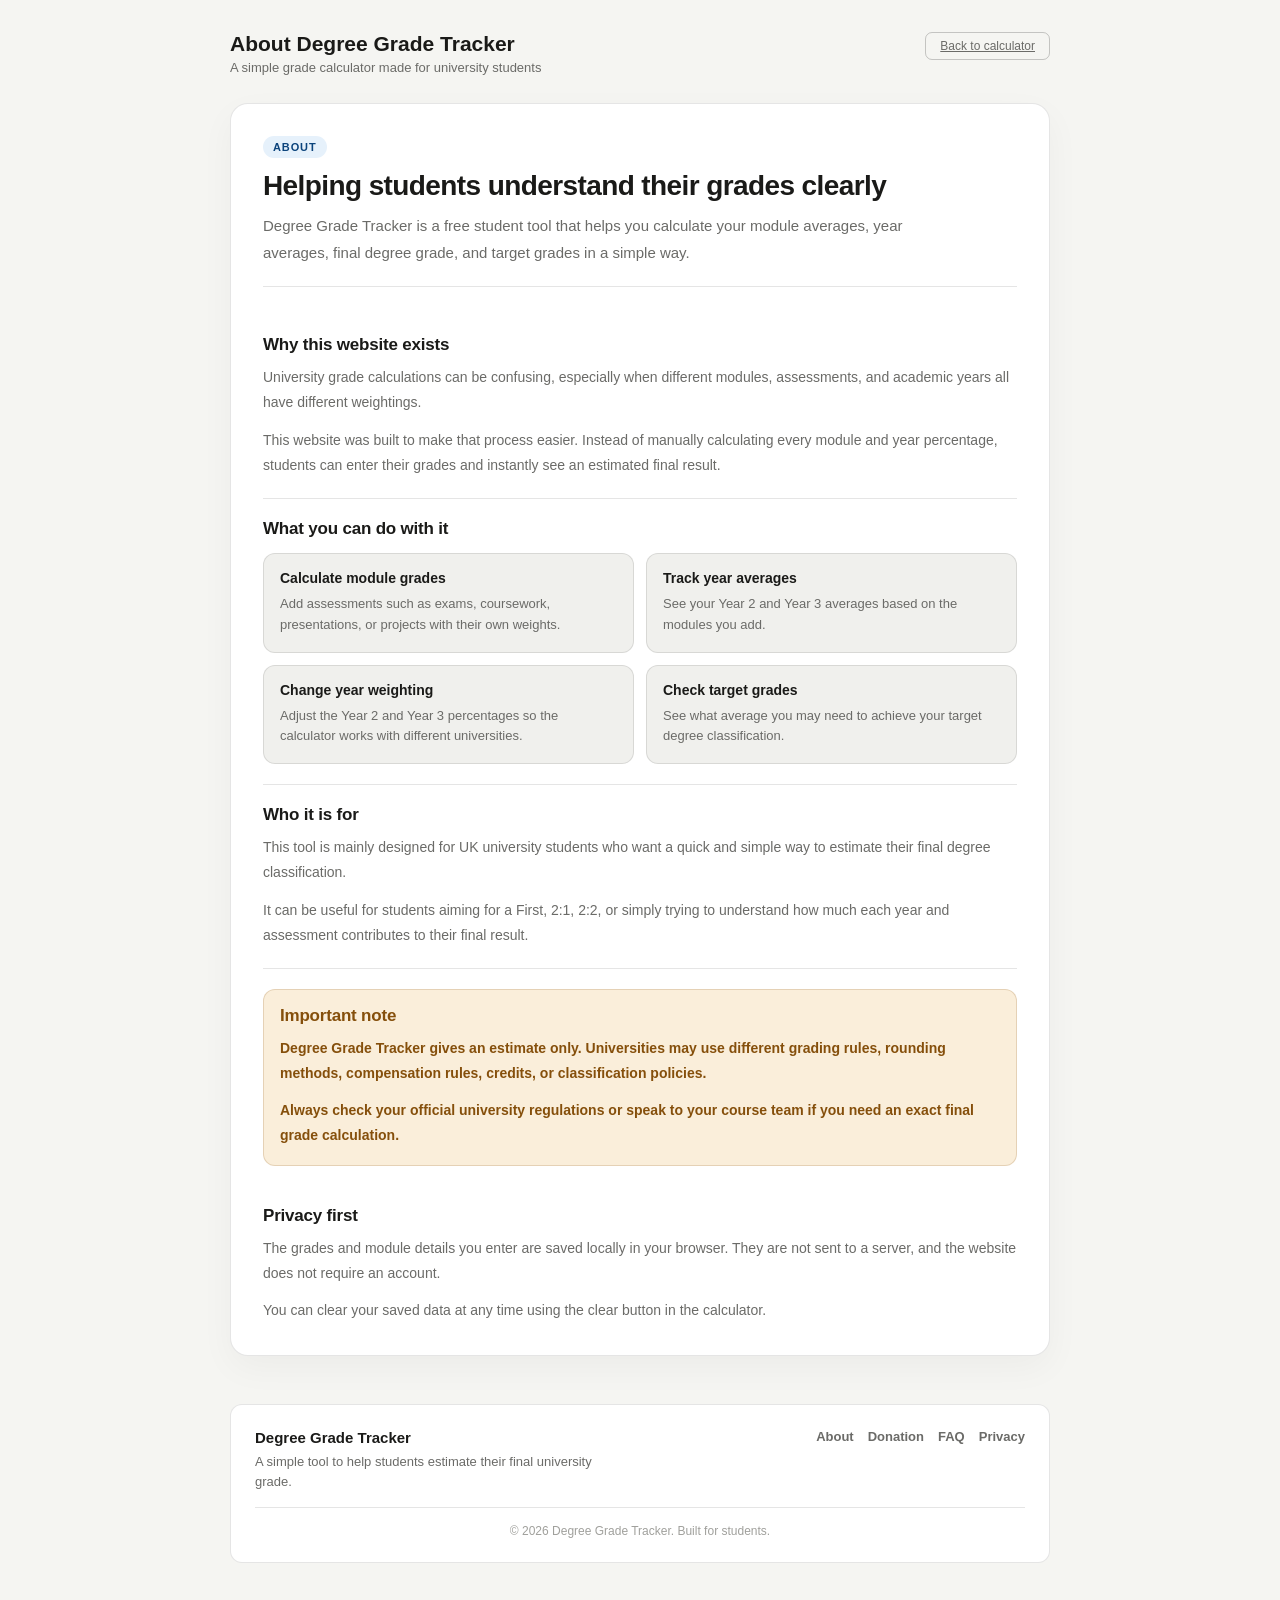
==== pages/about.html @ 599f2890 "Add FAQ page" ====
<!DOCTYPE html>
<html lang="en">
<head>
  <meta charset="UTF-8" />
  <meta name="viewport" content="width=device-width, initial-scale=1.0" />

  <title>About | Degree Grade Tracker</title>

  <link rel="icon" type="image/png" sizes="1000x1000" href="../logo.png">
  <link rel="apple-touch-icon" sizes="180x180" href="../logo.png">
  <link rel="stylesheet" href="../style.css">
</head>

<body class="about-page">
  <div class="container">
    <div class="top-bar">
      <div class="top-bar-left">
        <h1>About Degree Grade Tracker</h1>
        <p class="subtitle">A simple grade calculator made for university students</p>
      </div>

      <div class="save-bar">
        <a class="btn" href="../index.html">Back to calculator</a>
      </div>
    </div>

    <main class="about-card">
      <section class="about-hero">
        <span class="about-label">About</span>
        <h2 class="about-heading">Helping students understand their grades clearly</h2>
        <p class="about-intro">
          Degree Grade Tracker is a free student tool that helps you calculate your module averages,
          year averages, final degree grade, and target grades in a simple way.
        </p>
      </section>

      <section class="about-section">
        <h3>Why this website exists</h3>
        <p>
          University grade calculations can be confusing, especially when different modules,
          assessments, and academic years all have different weightings.
        </p>

        <p>
          This website was built to make that process easier. Instead of manually calculating
          every module and year percentage, students can enter their grades and instantly see
          an estimated final result.
        </p>
      </section>

      <section class="about-section">
        <h3>What you can do with it</h3>

        <div class="about-grid">
          <div class="about-feature">
            <h4>Calculate module grades</h4>
            <p>Add assessments such as exams, coursework, presentations, or projects with their own weights.</p>
          </div>

          <div class="about-feature">
            <h4>Track year averages</h4>
            <p>See your Year 2 and Year 3 averages based on the modules you add.</p>
          </div>

          <div class="about-feature">
            <h4>Change year weighting</h4>
            <p>Adjust the Year 2 and Year 3 percentages so the calculator works with different universities.</p>
          </div>

          <div class="about-feature">
            <h4>Check target grades</h4>
            <p>See what average you may need to achieve your target degree classification.</p>
          </div>
        </div>
      </section>

      <section class="about-section">
        <h3>Who it is for</h3>
        <p>
          This tool is mainly designed for UK university students who want a quick and simple way
          to estimate their final degree classification.
        </p>

        <p>
          It can be useful for students aiming for a First, 2:1, 2:2, or simply trying to understand
          how much each year and assessment contributes to their final result.
        </p>
      </section>

      <section class="about-section about-highlight">
        <h3>Important note</h3>
        <p>
          Degree Grade Tracker gives an estimate only. Universities may use different grading rules,
          rounding methods, compensation rules, credits, or classification policies.
        </p>

        <p>
          Always check your official university regulations or speak to your course team if you need
          an exact final grade calculation.
        </p>
      </section>

      <section class="about-section">
        <h3>Privacy first</h3>
        <p>
          The grades and module details you enter are saved locally in your browser. They are not sent
          to a server, and the website does not require an account.
        </p>

        <p>
          You can clear your saved data at any time using the clear button in the calculator.
        </p>
      </section>
    </main>

    <footer class="site-footer">
      <div class="footer-content">
        <div class="footer-brand">
          <h2>Degree Grade Tracker</h2>
          <p>A simple tool to help students estimate their final university grade.</p>
        </div>

        <nav class="footer-links" aria-label="Footer navigation">
          <a href="about.html" class="footer-link-active">About</a>
          <a href="donation.html">Donation</a>
          <a href="faq.html">FAQ</a>
          <a href="privacy.html">Privacy</a>
        </nav>
      </div>

      <div class="footer-bottom">
        <p>© 2026 Degree Grade Tracker. Built for students.</p>
      </div>
    </footer>
  </div>
  <script src="../script.js" defer></script>
</body>
</html>
---- style.css ----
*, *::before, *::after {
  box-sizing: border-box;
  margin: 0;
  padding: 0;
}

:root {
  --bg: #f5f5f2;
  --surface: #ffffff;
  --surface2: #f0f0ed;
  --border: rgba(0,0,0,0.1);
  --border2: rgba(0,0,0,0.2);
  --text: #1a1a18;
  --text2: #6b6b68;
  --text3: #a0a09c;
  --green: #27500a;
  --green-bg: #eaf3de;
  --blue: #0c447c;
  --blue-bg: #e6f1fb;
  --amber: #854f0b;
  --amber-bg: #faeeda;
  --red: #a32d2d;
  --red-bg: #fcebeb;
  --radius: 12px;
  --radius-sm: 7px;
}

@media (prefers-color-scheme: dark) {
  :root {
    --bg: #161614;
    --surface: #222220;
    --surface2: #2a2a27;
    --border: rgba(255,255,255,0.09);
    --border2: rgba(255,255,255,0.18);
    --text: #f0f0ec;
    --text2: #9a9a96;
    --text3: #606060;
    --green: #c0dd97;
    --green-bg: #1a3408;
    --blue: #b5d4f4;
    --blue-bg: #062240;
    --amber: #fac775;
    --amber-bg: #3a2005;
    --red: #f7c1c1;
    --red-bg: #3d1212;
  }
}

body {
  font-family: -apple-system, BlinkMacSystemFont, "Segoe UI", sans-serif;
  background: var(--bg);
  color: var(--text);
  min-height: 100vh;
  padding: 2rem 1rem 4rem;
}

.container {
  max-width: 700px;
  margin: 0 auto;
}

.top-bar {
  display: flex;
  align-items: flex-start;
  justify-content: space-between;
  margin-bottom: 1.75rem;
  gap: 12px;
}

.top-bar-left h1 {
  font-size: 21px;
  font-weight: 700;
}

.subtitle {
  font-size: 13px;
  color: var(--text2);
  margin-top: 4px;
}

.save-bar {
  display: flex;
  align-items: center;
  gap: 8px;
}

.save-status {
  font-size: 11px;
  color: var(--text3);
  white-space: nowrap;
}

.save-status.saved {
  color: var(--green);
}

.save-status.saving {
  color: var(--amber);
}

.btn {
  background: transparent;
  border: 1px solid var(--border2);
  border-radius: var(--radius-sm);
  padding: 6px 14px;
  font-size: 12px;
  color: var(--text2);
  cursor: pointer;
  font-family: inherit;
  font-weight: 500;
}

.btn:hover {
  background: var(--surface2);
}

.btn-danger {
  border-color: var(--red);
  color: var(--red);
}

.btn-danger:hover {
  background: var(--red-bg);
}

.metrics {
  display: grid;
  grid-template-columns: repeat(3, 1fr);
  gap: 10px;
  margin-bottom: 1.5rem;
}

.metric {
  background: var(--surface2);
  border-radius: var(--radius-sm);
  padding: 14px 16px;
}

.metric-label {
  font-size: 11px;
  color: var(--text2);
  text-transform: uppercase;
  letter-spacing: 0.06em;
  margin-bottom: 6px;
}

.metric-value {
  font-size: 24px;
  font-weight: 700;
}

.metric-sub {
  font-size: 11px;
  color: var(--text3);
  margin-top: 3px;
}

.weight-card {
  background: var(--surface);
  border: 1px solid var(--border);
  border-radius: var(--radius);
  padding: 14px 16px;
  margin: -0.5rem 0 1.5rem;
}

.weight-card-header {
  display: flex;
  justify-content: space-between;
  align-items: flex-start;
  gap: 12px;
  margin-bottom: 12px;
}

.weight-card h2 {
  font-size: 14px;
  margin-bottom: 3px;
}

.weight-card p {
  font-size: 12px;
  color: var(--text2);
}

.weight-total {
  background: var(--surface2);
  color: var(--text2);
  border-radius: 20px;
  padding: 4px 10px;
  font-size: 12px;
  font-weight: 700;
  white-space: nowrap;
}

.weight-controls {
  display: grid;
  grid-template-columns: 1fr 1fr;
  gap: 10px;
}

.weight-control {
  background: var(--surface2);
  border: 1px solid var(--border);
  border-radius: var(--radius-sm);
  padding: 10px 12px;
  display: flex;
  align-items: center;
  justify-content: space-between;
  gap: 10px;
  font-size: 13px;
  font-weight: 600;
  color: var(--text2);
}

.weight-input-wrap {
  display: flex;
  align-items: center;
  gap: 4px;
}

.year-weight-input {
  width: 64px;
  background: var(--surface);
  border: 1px solid var(--border);
  border-radius: var(--radius-sm);
  padding: 7px 8px;
  font-size: 15px;
  color: var(--text);
  font-family: inherit;
  text-align: center;
  font-weight: 700;
}

.year-weight-input:focus {
  outline: none;
  border-color: var(--border2);
}

.cls-badge {
  display: inline-block;
  padding: 3px 10px;
  border-radius: 20px;
  font-size: 12px;
  font-weight: 600;
  margin-top: 7px;
}

.cls-first {
  background: var(--green-bg);
  color: var(--green);
}

.cls-21 {
  background: var(--blue-bg);
  color: var(--blue);
}

.cls-22 {
  background: var(--amber-bg);
  color: var(--amber);
}

.cls-third {
  background: var(--red-bg);
  color: var(--red);
}

.cls-tbd {
  background: var(--surface2);
  color: var(--text3);
}

.tabs {
  display: flex;
  gap: 6px;
  margin-bottom: 1.25rem;
}

.tab {
  padding: 7px 18px;
  border-radius: var(--radius-sm);
  font-size: 13px;
  cursor: pointer;
  border: 1px solid var(--border);
  background: transparent;
  color: var(--text2);
  font-family: inherit;
  font-weight: 500;
}

.tab.active {
  background: var(--surface);
  color: var(--text);
  border-color: var(--border2);
}

.year-panel {
  display: none;
}

.year-panel.active {
  display: block;
}

.card {
  background: var(--surface);
  border: 1px solid var(--border);
  border-radius: var(--radius);
  padding: 1.25rem;
  margin-bottom: 1rem;
}

.card-header {
  display: flex;
  align-items: center;
  justify-content: space-between;
  margin-bottom: 12px;
}

.module-name-input {
  font-size: 15px;
  font-weight: 700;
  color: var(--text);
  background: transparent;
  border: none;
  border-bottom: 1px solid transparent;
  padding: 2px 0;
  font-family: inherit;
  flex: 1;
  min-width: 0;
}

.module-name-input:focus {
  outline: none;
  border-bottom-color: var(--border2);
}

.module-grade {
  font-size: 14px;
  font-weight: 700;
  min-width: 54px;
  text-align: right;
  color: var(--text2);
}

.del-mod-btn {
  background: transparent;
  border: 1px solid var(--border);
  border-radius: var(--radius-sm);
  padding: 2px 8px;
  font-size: 11px;
  color: var(--text2);
  cursor: pointer;
  font-family: inherit;
  margin-left: 8px;
}

.del-mod-btn:hover {
  color: var(--red);
  border-color: var(--red);
}

.bar-wrap {
  height: 4px;
  background: var(--surface2);
  border-radius: 3px;
  margin-bottom: 14px;
}

.bar-fill {
  height: 4px;
  border-radius: 3px;
  transition: width 0.3s;
}

.col-headers,
.comp-row {
  display: grid;
  grid-template-columns: 1fr 80px 80px 26px;
  gap: 8px;
  align-items: center;
}

.col-headers {
  margin-bottom: 5px;
}

.col-hdr {
  font-size: 11px;
  color: var(--text3);
  text-align: center;
}

.col-hdr:first-child {
  text-align: left;
}

.comp-row {
  margin-bottom: 6px;
}

.comp-input {
  background: var(--surface2);
  border: 1px solid var(--border);
  border-radius: var(--radius-sm);
  padding: 6px 8px;
  font-size: 13px;
  color: var(--text);
  font-family: inherit;
  width: 100%;
  text-align: center;
}

.comp-input.name-input {
  text-align: left;
}

.comp-input:focus {
  outline: none;
  border-color: var(--border2);
}

.comp-input::placeholder {
  color: var(--text3);
}

.rm-btn {
  background: transparent;
  border: none;
  color: var(--text3);
  cursor: pointer;
  font-size: 17px;
  padding: 0;
  line-height: 1;
  font-family: inherit;
}

.rm-btn:hover {
  color: var(--red);
}

.weight-warn {
  font-size: 11px;
  color: var(--amber);
  margin: 5px 0 2px;
  min-height: 15px;
}

.add-comp-btn,
.add-mod-btn {
  background: transparent;
  border: 1px dashed var(--border2);
  border-radius: var(--radius-sm);
  padding: 5px 14px;
  font-size: 12px;
  color: var(--text2);
  cursor: pointer;
  font-family: inherit;
  margin-top: 6px;
}

.add-mod-btn {
  border-radius: var(--radius);
  padding: 10px;
  width: 100%;
  font-size: 13px;
}

.add-comp-btn:hover,
.add-mod-btn:hover {
  background: var(--surface2);
}

.need-row {
  display: flex;
  justify-content: space-between;
  align-items: center;
  padding: 9px 0;
  border-bottom: 1px solid var(--border);
  font-size: 13px;
}

.need-row:last-child {
  border-bottom: none;
}

.need-ok {
  color: var(--green);
  font-weight: 600;
}

.need-no {
  color: var(--red);
}

.need-num {
  color: var(--text2);
}

.formula-note {
  font-size: 11px;
  color: var(--text3);
  text-align: center;
  margin-top: 2rem;
}

.toast {
  position: fixed;
  bottom: 24px;
  left: 50%;
  transform: translateX(-50%) translateY(60px);
  background: var(--text);
  color: var(--bg);
  padding: 8px 18px;
  border-radius: 20px;
  font-size: 13px;
  font-weight: 500;
  opacity: 0;
  transition: all 0.25s;
  pointer-events: none;
  z-index: 999;
}

.toast.show {
  opacity: 1;
  transform: translateX(-50%) translateY(0);
}

@media (max-width: 480px) {
  body {
    padding: 1.25rem 0.75rem 3rem;
  }

  .top-bar {
    flex-direction: column;
  }

  .save-bar {
    width: 100%;
    justify-content: flex-end;
  }

  .metrics {
    grid-template-columns: 1fr 1fr;
    gap: 8px;
  }

  .metrics .metric:last-child {
    grid-column: span 2;
  }

  .metric {
    padding: 12px;
  }

  .weight-card {
    margin-top: -0.25rem;
    padding: 14px;
  }

  .weight-card-header {
    align-items: center;
  }

  .weight-controls {
    grid-template-columns: 1fr;
  }

  .weight-control {
    padding: 12px;
  }

  .year-weight-input {
    width: 76px;
    min-height: 42px;
    font-size: 16px;
  }

  .col-headers,
  .comp-row {
    grid-template-columns: 1fr 60px 60px 22px;
    gap: 5px;
  }
}


.site-footer {
  margin-top: 3rem;
  padding: 1.5rem;
  background: var(--surface);
  border: 1px solid var(--border);
  border-radius: var(--radius);
}

.footer-content {
  display: flex;
  justify-content: space-between;
  align-items: flex-start;
  gap: 24px;
  padding-bottom: 1rem;
  border-bottom: 1px solid var(--border);
}

.footer-brand h2 {
  font-size: 15px;
  margin-bottom: 6px;
}

.footer-brand p {
  font-size: 13px;
  color: var(--text2);
  line-height: 1.5;
  max-width: 340px;
}

.footer-links {
  display: flex;
  gap: 14px;
  flex-wrap: wrap;
  justify-content: flex-end;
}

.footer-links a {
  font-size: 13px;
  color: var(--text2);
  text-decoration: none;
  font-weight: 600;
}

.footer-links a:hover {
  color: var(--text);
  text-decoration: underline;
}

.footer-bottom {
  padding-top: 1rem;
}

.footer-bottom p {
  font-size: 12px;
  color: var(--text3);
  text-align: center;
}

@media (max-width: 480px) {
  .site-footer {
    padding: 1.25rem;
    margin-top: 2rem;
  }

  .footer-content {
    flex-direction: column;
    gap: 16px;
  }

  .footer-links {
    width: 100%;
    justify-content: flex-start;
    gap: 10px 16px;
  }

  .footer-links a {
    font-size: 14px;
  }

  .footer-bottom p {
    text-align: left;
  }
}

/* =========================
   Privacy Page Styling
========================= */

.privacy-page .container {
  max-width: 820px;
}

.privacy-card {
  background: var(--surface);
  border: 1px solid var(--border);
  border-radius: 18px;
  padding: 2rem;
  box-shadow: 0 12px 35px rgba(0, 0, 0, 0.04);
}

.privacy-hero {
  margin-bottom: 1.75rem;
  padding-bottom: 1.25rem;
  border-bottom: 1px solid var(--border);
}

.privacy-label {
  display: inline-block;
  font-size: 11px;
  font-weight: 700;
  letter-spacing: 0.08em;
  text-transform: uppercase;
  color: var(--blue);
  background: var(--blue-bg);
  padding: 5px 10px;
  border-radius: 999px;
  margin-bottom: 12px;
}

.privacy-heading {
  font-size: 28px;
  line-height: 1.15;
  letter-spacing: -0.6px;
  margin-bottom: 8px;
}

.privacy-date {
  font-size: 13px;
  color: var(--text3);
}

.privacy-intro {
  font-size: 15px;
  line-height: 1.8;
  color: var(--text2);
  background: var(--surface2);
  border: 1px solid var(--border);
  border-radius: var(--radius);
  padding: 1rem;
  margin-bottom: 1.5rem;
}

.privacy-section {
  padding: 1.25rem 0;
  border-bottom: 1px solid var(--border);
}

.privacy-section:last-child {
  border-bottom: none;
  padding-bottom: 0;
}

.privacy-subheading {
  font-size: 16px;
  font-weight: 700;
  margin-bottom: 10px;
  letter-spacing: -0.2px;
}

.privacy-text {
  font-size: 14px;
  line-height: 1.8;
  color: var(--text2);
  margin-bottom: 12px;
}

.privacy-text:last-child {
  margin-bottom: 0;
}

.privacy-text strong {
  color: var(--text);
}

.privacy-list {
  padding-left: 1.2rem;
  margin-top: 8px;
}

.privacy-list li {
  font-size: 14px;
  line-height: 1.8;
  color: var(--text2);
  margin-bottom: 6px;
}

.privacy-highlight {
  background: var(--green-bg);
  color: var(--green);
  border: 1px solid rgba(39, 80, 10, 0.18);
  border-radius: var(--radius);
  padding: 1rem;
  margin: 1rem 0;
  font-size: 14px;
  line-height: 1.7;
  font-weight: 600;
}

.privacy-warning {
  background: var(--amber-bg);
  color: var(--amber);
  border: 1px solid rgba(133, 79, 11, 0.18);
  border-radius: var(--radius);
  padding: 1rem;
  margin: 1rem 0;
  font-size: 14px;
  line-height: 1.7;
  font-weight: 600;
}

.privacy-contact-box {
  background: var(--surface2);
  border: 1px solid var(--border);
  border-radius: var(--radius);
  padding: 1rem;
  margin-top: 12px;
}

.privacy-contact-box a,
.privacy-text a {
  color: var(--blue);
  font-weight: 700;
  text-decoration: none;
}

.privacy-contact-box a:hover,
.privacy-text a:hover {
  text-decoration: underline;
}

.privacy-mini-note {
  font-size: 12px;
  line-height: 1.6;
  color: var(--text3);
  margin-top: 1.5rem;
  text-align: center;
}

/* Mobile */
@media (max-width: 600px) {
  .privacy-card {
    padding: 1.25rem;
    border-radius: 14px;
  }

  .privacy-heading {
    font-size: 24px;
  }

  .privacy-intro {
    font-size: 14px;
    padding: 0.9rem;
  }

  .privacy-section {
    padding: 1rem 0;
  }

  .privacy-subheading {
    font-size: 15px;
  }

  .privacy-text,
  .privacy-list li,
  .privacy-highlight,
  .privacy-warning {
    font-size: 13.5px;
  }
}
/* =========================
   About Page Styling
========================= */

.about-page .container {
  max-width: 820px;
}

.about-card {
  background: var(--surface);
  border: 1px solid var(--border);
  border-radius: 18px;
  padding: 2rem;
  box-shadow: 0 12px 35px rgba(0, 0, 0, 0.04);
}

.about-hero {
  margin-bottom: 1.75rem;
  padding-bottom: 1.25rem;
  border-bottom: 1px solid var(--border);
}

.about-label {
  display: inline-block;
  font-size: 11px;
  font-weight: 700;
  letter-spacing: 0.08em;
  text-transform: uppercase;
  color: var(--blue);
  background: var(--blue-bg);
  padding: 5px 10px;
  border-radius: 999px;
  margin-bottom: 12px;
}

.about-heading {
  font-size: 28px;
  line-height: 1.15;
  letter-spacing: -0.6px;
  margin-bottom: 10px;
}

.about-intro {
  font-size: 15px;
  line-height: 1.8;
  color: var(--text2);
  max-width: 680px;
}

.about-section {
  padding: 1.25rem 0;
  border-bottom: 1px solid var(--border);
}

.about-section:last-child {
  border-bottom: none;
  padding-bottom: 0;
}

.about-section h3 {
  font-size: 17px;
  margin-bottom: 10px;
  letter-spacing: -0.2px;
}

.about-section p {
  font-size: 14px;
  line-height: 1.8;
  color: var(--text2);
  margin-bottom: 12px;
}

.about-section p:last-child {
  margin-bottom: 0;
}

.about-grid {
  display: grid;
  grid-template-columns: 1fr 1fr;
  gap: 12px;
  margin-top: 14px;
}

.about-feature {
  background: var(--surface2);
  border: 1px solid var(--border);
  border-radius: var(--radius);
  padding: 1rem;
}

.about-feature h4 {
  font-size: 14px;
  margin-bottom: 8px;
}

.about-feature p {
  font-size: 13px;
  line-height: 1.6;
  color: var(--text2);
  margin-bottom: 0;
}

.about-highlight {
  background: var(--amber-bg);
  border: 1px solid rgba(133, 79, 11, 0.18);
  border-radius: var(--radius);
  padding: 1rem;
  margin: 1.25rem 0;
}

.about-highlight h3 {
  color: var(--amber);
}

.about-highlight p {
  color: var(--amber);
  font-weight: 600;
}

@media (max-width: 600px) {
  .about-card {
    padding: 1.25rem;
    border-radius: 14px;
  }

  .about-heading {
    font-size: 24px;
  }

  .about-intro {
    font-size: 14px;
  }

  .about-section {
    padding: 1rem 0;
  }

  .about-grid {
    grid-template-columns: 1fr;
  }

  .about-section h3 {
    font-size: 16px;
  }

  .about-section p,
  .about-feature p {
    font-size: 13.5px;
  }
}
/* =========================
   FAQ Page Styling
========================= */

.faq-page .container {
  max-width: 820px;
}

.faq-card {
  background: var(--surface);
  border: 1px solid var(--border);
  border-radius: 18px;
  padding: 2rem;
  box-shadow: 0 12px 35px rgba(0, 0, 0, 0.04);
}

.faq-hero {
  margin-bottom: 1.75rem;
  padding-bottom: 1.25rem;
  border-bottom: 1px solid var(--border);
}

.faq-label {
  display: inline-block;
  font-size: 11px;
  font-weight: 700;
  letter-spacing: 0.08em;
  text-transform: uppercase;
  color: var(--blue);
  background: var(--blue-bg);
  padding: 5px 10px;
  border-radius: 999px;
  margin-bottom: 12px;
}

.faq-heading {
  font-size: 28px;
  line-height: 1.15;
  letter-spacing: -0.6px;
  margin-bottom: 10px;
}

.faq-intro {
  font-size: 15px;
  line-height: 1.8;
  color: var(--text2);
  max-width: 680px;
}

.faq-section {
  display: grid;
  gap: 10px;
}

.faq-item {
  background: var(--surface2);
  border: 1px solid var(--border);
  border-radius: var(--radius);
  padding: 0.9rem 1rem;
}

.faq-item summary {
  cursor: pointer;
  font-size: 14px;
  font-weight: 700;
  color: var(--text);
  list-style: none;
  display: flex;
  align-items: center;
  justify-content: space-between;
  gap: 12px;
}

.faq-item summary::-webkit-details-marker {
  display: none;
}

.faq-item summary::after {
  content: "+";
  font-size: 18px;
  color: var(--text3);
  font-weight: 600;
}

.faq-item[open] summary::after {
  content: "−";
}

.faq-item p {
  font-size: 14px;
  line-height: 1.7;
  color: var(--text2);
  margin-top: 10px;
  padding-top: 10px;
  border-top: 1px solid var(--border);
}

.contact-section {
  margin-top: 2rem;
  padding-top: 1.75rem;
  border-top: 1px solid var(--border);
}

.contact-heading {
  font-size: 22px;
  margin-bottom: 8px;
  letter-spacing: -0.3px;
}

.contact-text {
  font-size: 14px;
  line-height: 1.7;
  color: var(--text2);
  margin-bottom: 1rem;
}

.contact-form {
  background: var(--surface2);
  border: 1px solid var(--border);
  border-radius: var(--radius);
  padding: 1rem;
  display: grid;
  gap: 10px;
}

.contact-form label {
  font-size: 12px;
  font-weight: 700;
  color: var(--text2);
  margin-top: 4px;
}

.contact-form input,
.contact-form textarea {
  width: 100%;
  background: var(--surface);
  border: 1px solid var(--border);
  border-radius: var(--radius-sm);
  padding: 10px 12px;
  font-size: 14px;
  color: var(--text);
  font-family: inherit;
}

.contact-form textarea {
  resize: vertical;
  min-height: 140px;
}

.contact-form input:focus,
.contact-form textarea:focus {
  outline: none;
  border-color: var(--border2);
}

.contact-submit {
  width: fit-content;
  margin-top: 6px;
  background: var(--text);
  color: var(--bg);
  border-color: var(--text);
}

.contact-submit:hover {
  opacity: 0.9;
}

.contact-note {
  font-size: 12px;
  line-height: 1.6;
  color: var(--text3);
  margin-top: 12px;
}

.contact-note a {
  color: var(--blue);
  font-weight: 700;
  text-decoration: none;
}

.contact-note a:hover {
  text-decoration: underline;
}

@media (max-width: 600px) {
  .faq-card {
    padding: 1.25rem;
    border-radius: 14px;
  }

  .faq-heading {
    font-size: 24px;
  }

  .faq-intro {
    font-size: 14px;
  }

  .faq-item {
    padding: 0.85rem;
  }

  .faq-item summary {
    font-size: 13.5px;
  }

  .faq-item p,
  .contact-text {
    font-size: 13.5px;
  }

  .contact-heading {
    font-size: 20px;
  }

  .contact-submit {
    width: 100%;
    padding: 10px 14px;
  }
}
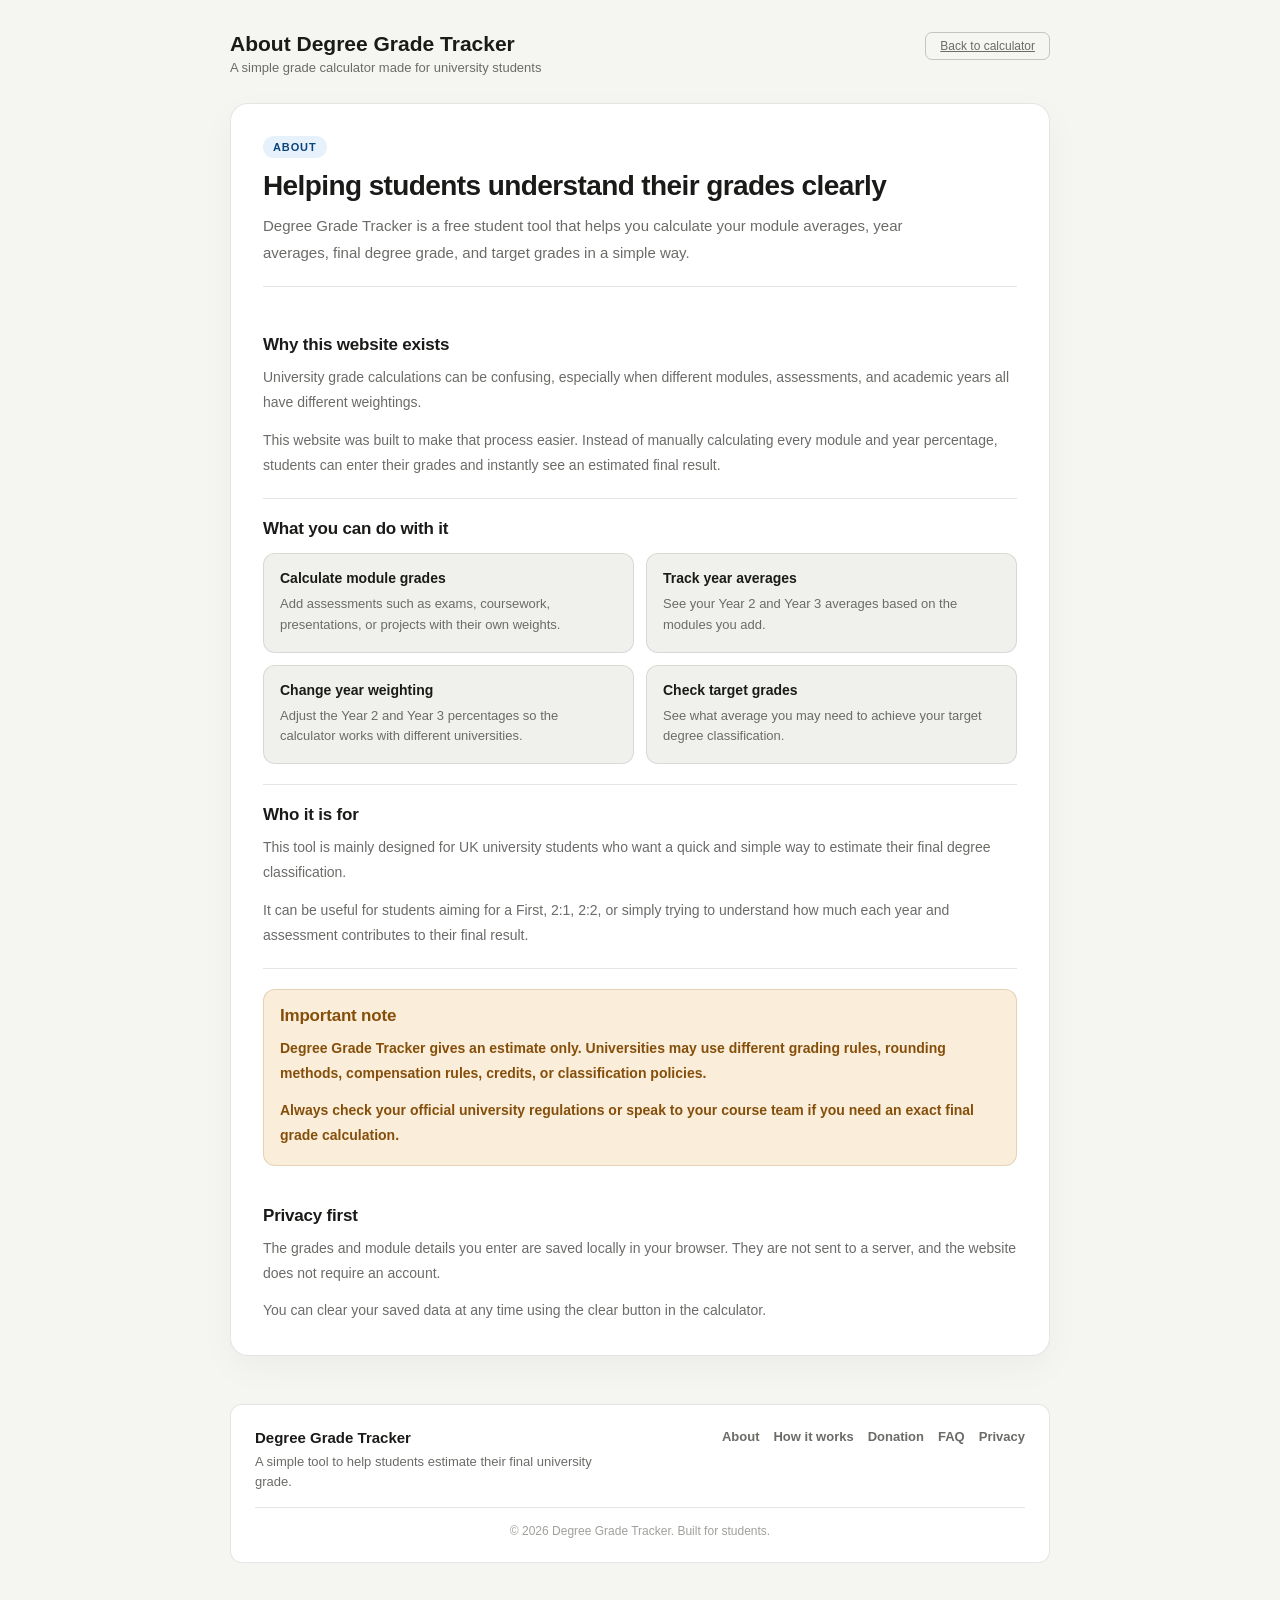
==== commit 3fa39e68: "added  ho it work page and changed themodule-help-steps" ====
--- a/pages/about.html
+++ b/pages/about.html
@@ -120,12 +120,13 @@
           <p>A simple tool to help students estimate their final university grade.</p>
         </div>
 
-        <nav class="footer-links" aria-label="Footer navigation">
-          <a href="about.html" class="footer-link-active">About</a>
-          <a href="donation.html">Donation</a>
-          <a href="faq.html">FAQ</a>
-          <a href="privacy.html">Privacy</a>
-        </nav>
+    <nav class="footer-links" aria-label="Footer navigation">
+      <a href="about.html">About</a>
+      <a href="how-it-works.html">How it works</a>
+      <a href="donation.html">Donation</a>
+      <a href="faq.html">FAQ</a>
+      <a href="privacy.html">Privacy</a>
+    </nav>
       </div>
 
       <div class="footer-bottom">
--- a/style.css
+++ b/style.css
@@ -59,6 +59,74 @@
   margin: 0 auto;
 }
 
+/* =========================
+   Homepage Intro Section
+========================= */
+
+.intro-card {
+  background: var(--surface);
+  border: 1px solid var(--border);
+  border-radius: var(--radius);
+  padding: 1.25rem;
+  margin-bottom: 1.5rem;
+}
+
+.intro-label {
+  display: inline-block;
+  font-size: 11px;
+  font-weight: 700;
+  letter-spacing: 0.08em;
+  text-transform: uppercase;
+  color: var(--blue);
+  background: var(--blue-bg);
+  padding: 5px 10px;
+  border-radius: 999px;
+  margin-bottom: 12px;
+}
+
+.intro-card h2 {
+  font-size: 22px;
+  line-height: 1.2;
+  letter-spacing: -0.4px;
+  margin-bottom: 10px;
+}
+
+.intro-card p {
+  font-size: 14px;
+  line-height: 1.7;
+  color: var(--text2);
+  margin-bottom: 10px;
+}
+
+.intro-card p:last-child {
+  margin-bottom: 0;
+}
+
+@media (max-width: 480px) {
+  .intro-card {
+    padding: 1rem;
+    margin-bottom: 1.25rem;
+  }
+
+  .intro-card h2 {
+    font-size: 20px;
+  }
+
+  .intro-card p {
+    font-size: 13.5px;
+  }
+}
+@media (max-width: 480px) {
+  .save-bar {
+    flex-wrap: wrap;
+  }
+
+  #export-pdf-btn,
+  #clear-data-btn {
+    flex: 1;
+  }
+}
+
 .top-bar {
   display: flex;
   align-items: flex-start;
@@ -1002,6 +1070,7 @@
     font-size: 13.5px;
   }
 }
+
 /* =========================
    FAQ Page Styling
 ========================= */
@@ -1221,4 +1290,514 @@
     width: 100%;
     padding: 10px 14px;
   }
+}
+/* =========================
+   Printable PDF Report
+========================= */
+
+#print-area {
+  display: none;
+}
+
+@media print {
+  body > *:not(#print-area) {
+    display: none !important;
+  }
+
+  #print-area {
+    display: block !important;
+  }
+
+  body {
+    background: #ffffff !important;
+    color: #111111 !important;
+    padding: 0 !important;
+  }
+
+  #print-report {
+    font-family: Arial, sans-serif;
+    padding: 24px;
+    color: #111111;
+  }
+
+  .print-header {
+    border-bottom: 2px solid #111111;
+    padding-bottom: 16px;
+    margin-bottom: 22px;
+  }
+
+  .print-header h1 {
+    font-size: 26px;
+    margin-bottom: 6px;
+  }
+
+  .print-header p {
+    font-size: 13px;
+    color: #555555;
+  }
+
+  .print-summary {
+    display: grid;
+    grid-template-columns: repeat(3, 1fr);
+    gap: 10px;
+    margin-bottom: 26px;
+  }
+
+  .print-summary div {
+    border: 1px solid #dddddd;
+    border-radius: 8px;
+    padding: 12px;
+    background: #f7f7f7;
+  }
+
+  .print-summary span {
+    display: block;
+    font-size: 11px;
+    text-transform: uppercase;
+    color: #666666;
+    margin-bottom: 5px;
+  }
+
+  .print-summary strong {
+    font-size: 20px;
+  }
+
+  .print-summary p {
+    font-size: 12px;
+    color: #555555;
+    margin-top: 4px;
+  }
+
+  .print-year {
+    margin-top: 24px;
+  }
+
+  .print-year h2 {
+    font-size: 20px;
+    border-bottom: 1px solid #dddddd;
+    padding-bottom: 8px;
+    margin-bottom: 14px;
+  }
+
+  .print-module {
+    border: 1px solid #dddddd;
+    border-radius: 8px;
+    padding: 12px;
+    margin-bottom: 12px;
+    break-inside: avoid;
+    page-break-inside: avoid;
+  }
+
+  .print-module h3 {
+    font-size: 16px;
+    margin-bottom: 6px;
+  }
+
+  .print-module p {
+    font-size: 13px;
+    color: #555555;
+    margin-bottom: 10px;
+  }
+
+  .print-module table {
+    width: 100%;
+    border-collapse: collapse;
+    font-size: 12px;
+  }
+
+  .print-module th,
+  .print-module td {
+    border: 1px solid #dddddd;
+    padding: 7px;
+    text-align: left;
+  }
+
+  .print-module th {
+    background: #eeeeee;
+  }
+
+  .print-note {
+    margin-top: 24px;
+    padding-top: 14px;
+    border-top: 1px solid #dddddd;
+    font-size: 11px;
+    color: #666666;
+    line-height: 1.5;
+  }
+}
+
+.module-actions {
+  display: flex;
+  align-items: center;
+  gap: 8px;
+}
+
+.credit-control {
+  display: flex;
+  align-items: center;
+  gap: 5px;
+  background: var(--surface2);
+  border: 1px solid var(--border);
+  border-radius: var(--radius-sm);
+  padding: 3px 6px;
+}
+
+.credit-control span {
+  font-size: 10px;
+  color: var(--text3);
+  text-transform: uppercase;
+  letter-spacing: 0.04em;
+}
+
+.credit-input {
+  width: 48px;
+  background: var(--surface);
+  border: 1px solid var(--border);
+  border-radius: var(--radius-sm);
+  padding: 4px 5px;
+  font-size: 12px;
+  color: var(--text);
+  font-family: inherit;
+  text-align: center;
+  font-weight: 700;
+}
+
+.credit-input:focus {
+  outline: none;
+  border-color: var(--border2);
+}
+
+@media (max-width: 520px) {
+  .card-header {
+    align-items: flex-start;
+    gap: 10px;
+  }
+
+  .module-actions {
+    flex-direction: column;
+    align-items: flex-end;
+    gap: 6px;
+  }
+
+  .credit-control {
+    padding: 5px 7px;
+  }
+
+  .credit-input {
+    width: 58px;
+    min-height: 32px;
+  }
+}
+
+.module-help-card {
+  background: var(--blue-bg);
+  border: 1px solid rgba(12, 68, 124, 0.18);
+  border-radius: var(--radius);
+  padding: 1rem;
+  margin-bottom: 1rem;
+}
+
+.module-help-card h2 {
+  font-size: 15px;
+  margin-bottom: 8px;
+  color: var(--blue);
+}
+
+.module-help-card p {
+  font-size: 13px;
+  line-height: 1.7;
+  color: var(--text2);
+  margin-bottom: 8px;
+}
+
+.module-help-card p:last-child {
+  margin-bottom: 0;
+}
+
+.module-help-note {
+  font-weight: 700;
+  color: var(--blue) !important;
+}
+
+@media (max-width: 480px) {
+  .module-help-card {
+    padding: 0.9rem;
+  }
+
+  .module-help-card p {
+    font-size: 13px;
+  }
+}
+
+/* =========================
+   Module Help Card
+========================= */
+
+.module-help-card {
+  background: var(--blue-bg);
+  border: 1px solid rgba(12, 68, 124, 0.18);
+  border-radius: var(--radius);
+  padding: 1rem;
+  margin-bottom: 1rem;
+  display: flex;
+  justify-content: space-between;
+  align-items: flex-start;
+  gap: 16px;
+}
+
+.module-help-content {
+  flex: 1;
+}
+
+.module-help-card h2 {
+  font-size: 15px;
+  margin-bottom: 10px;
+  color: var(--blue);
+}
+
+.module-help-steps {
+  list-style: none;
+  counter-reset: step-counter;
+  display: grid;
+  gap: 8px;
+  margin-bottom: 10px;
+}
+
+.module-help-steps li {
+  counter-increment: step-counter;
+  display: flex;
+  align-items: flex-start;
+  gap: 9px;
+  font-size: 13px;
+  line-height: 1.5;
+  color: var(--text2);
+}
+
+.module-help-steps li::before {
+  content: counter(step-counter);
+  width: 22px;
+  height: 22px;
+  flex: 0 0 22px;
+  border-radius: 999px;
+  background: var(--surface);
+  color: var(--blue);
+  border: 1px solid rgba(12, 68, 124, 0.25);
+  display: grid;
+  place-items: center;
+  font-size: 11px;
+  font-weight: 800;
+}
+
+.module-help-note {
+  font-size: 13px;
+  line-height: 1.6;
+  font-weight: 700;
+  color: var(--blue) !important;
+}
+
+.video-help-btn {
+  background: var(--surface);
+  color: var(--blue);
+  border-color: rgba(12, 68, 124, 0.25);
+  font-weight: 700;
+  text-decoration: none;
+}
+
+.video-help-btn:hover {
+  background: var(--blue-bg);
+}
+
+@media (max-width: 520px) {
+  .module-help-card {
+    flex-direction: column;
+    gap: 12px;
+  }
+
+  .video-help-btn {
+    width: 100%;
+    padding: 10px 14px;
+    text-align: center;
+  }
+}/* =========================
+   How It Works Page
+========================= */
+
+.how-page .container {
+  max-width: 820px;
+}
+
+.how-card {
+  background: var(--surface);
+  border: 1px solid var(--border);
+  border-radius: 18px;
+  padding: 2rem;
+  box-shadow: 0 12px 35px rgba(0, 0, 0, 0.04);
+}
+
+.how-hero {
+  margin-bottom: 1.75rem;
+  padding-bottom: 1.25rem;
+  border-bottom: 1px solid var(--border);
+}
+
+.how-label {
+  display: inline-block;
+  font-size: 11px;
+  font-weight: 700;
+  letter-spacing: 0.08em;
+  text-transform: uppercase;
+  color: var(--blue);
+  background: var(--blue-bg);
+  padding: 5px 10px;
+  border-radius: 999px;
+  margin-bottom: 12px;
+}
+
+.how-hero h2 {
+  font-size: 28px;
+  line-height: 1.15;
+  letter-spacing: -0.6px;
+  margin-bottom: 10px;
+}
+
+.how-hero p {
+  font-size: 15px;
+  line-height: 1.8;
+  color: var(--text2);
+}
+
+.how-video-section {
+  margin-bottom: 1.75rem;
+}
+
+.video-placeholder {
+  aspect-ratio: 16 / 9;
+  background: var(--surface2);
+  border: 1px dashed var(--border2);
+  border-radius: var(--radius);
+  display: grid;
+  place-items: center;
+  text-align: center;
+  padding: 1rem;
+}
+
+.video-placeholder span {
+  display: block;
+  font-size: 15px;
+  font-weight: 800;
+  color: var(--text);
+  margin-bottom: 6px;
+}
+
+.video-placeholder p {
+  font-size: 13px;
+  color: var(--text2);
+}
+
+.static-video {
+  position: relative;
+  width: 100%;
+  aspect-ratio: 16 / 9;
+  background: #000;
+  border-radius: var(--radius);
+  overflow: hidden;
+}
+
+.static-video iframe {
+  position: absolute;
+  inset: 0;
+  width: 100%;
+  height: 100%;
+  border: 0;
+}
+
+.how-section {
+  padding: 1.25rem 0;
+  border-bottom: 1px solid var(--border);
+}
+
+.how-section:last-child {
+  border-bottom: none;
+  padding-bottom: 0;
+}
+
+.how-section h3 {
+  font-size: 17px;
+  margin-bottom: 10px;
+}
+
+.how-section p {
+  font-size: 14px;
+  line-height: 1.8;
+  color: var(--text2);
+  margin-bottom: 10px;
+}
+
+.how-section p:last-child {
+  margin-bottom: 0;
+}
+
+.how-example {
+  background: var(--surface2);
+  border: 1px solid var(--border);
+  border-radius: var(--radius);
+  padding: 1rem;
+  margin: 12px 0;
+}
+
+.how-example p {
+  margin-bottom: 4px;
+}
+
+.how-formula {
+  background: var(--blue-bg);
+  color: var(--blue);
+  border: 1px solid rgba(12, 68, 124, 0.18);
+  border-radius: var(--radius);
+  padding: 0.9rem 1rem;
+  margin: 12px 0;
+  font-size: 14px;
+  font-weight: 800;
+  line-height: 1.6;
+}
+
+.how-warning {
+  background: var(--amber-bg);
+  border: 1px solid rgba(133, 79, 11, 0.18);
+  border-radius: var(--radius);
+  padding: 1rem;
+  margin-top: 1.25rem;
+}
+
+.how-warning h3,
+.how-warning p {
+  color: var(--amber);
+}
+
+.how-warning p {
+  font-weight: 600;
+}
+
+@media (max-width: 600px) {
+  .how-card {
+    padding: 1.25rem;
+    border-radius: 14px;
+  }
+
+  .how-hero h2 {
+    font-size: 24px;
+  }
+
+  .how-hero p,
+  .how-section p {
+    font-size: 13.5px;
+  }
+
+  .how-section {
+    padding: 1rem 0;
+  }
+
+  .how-formula {
+    font-size: 13px;
+  }
 }
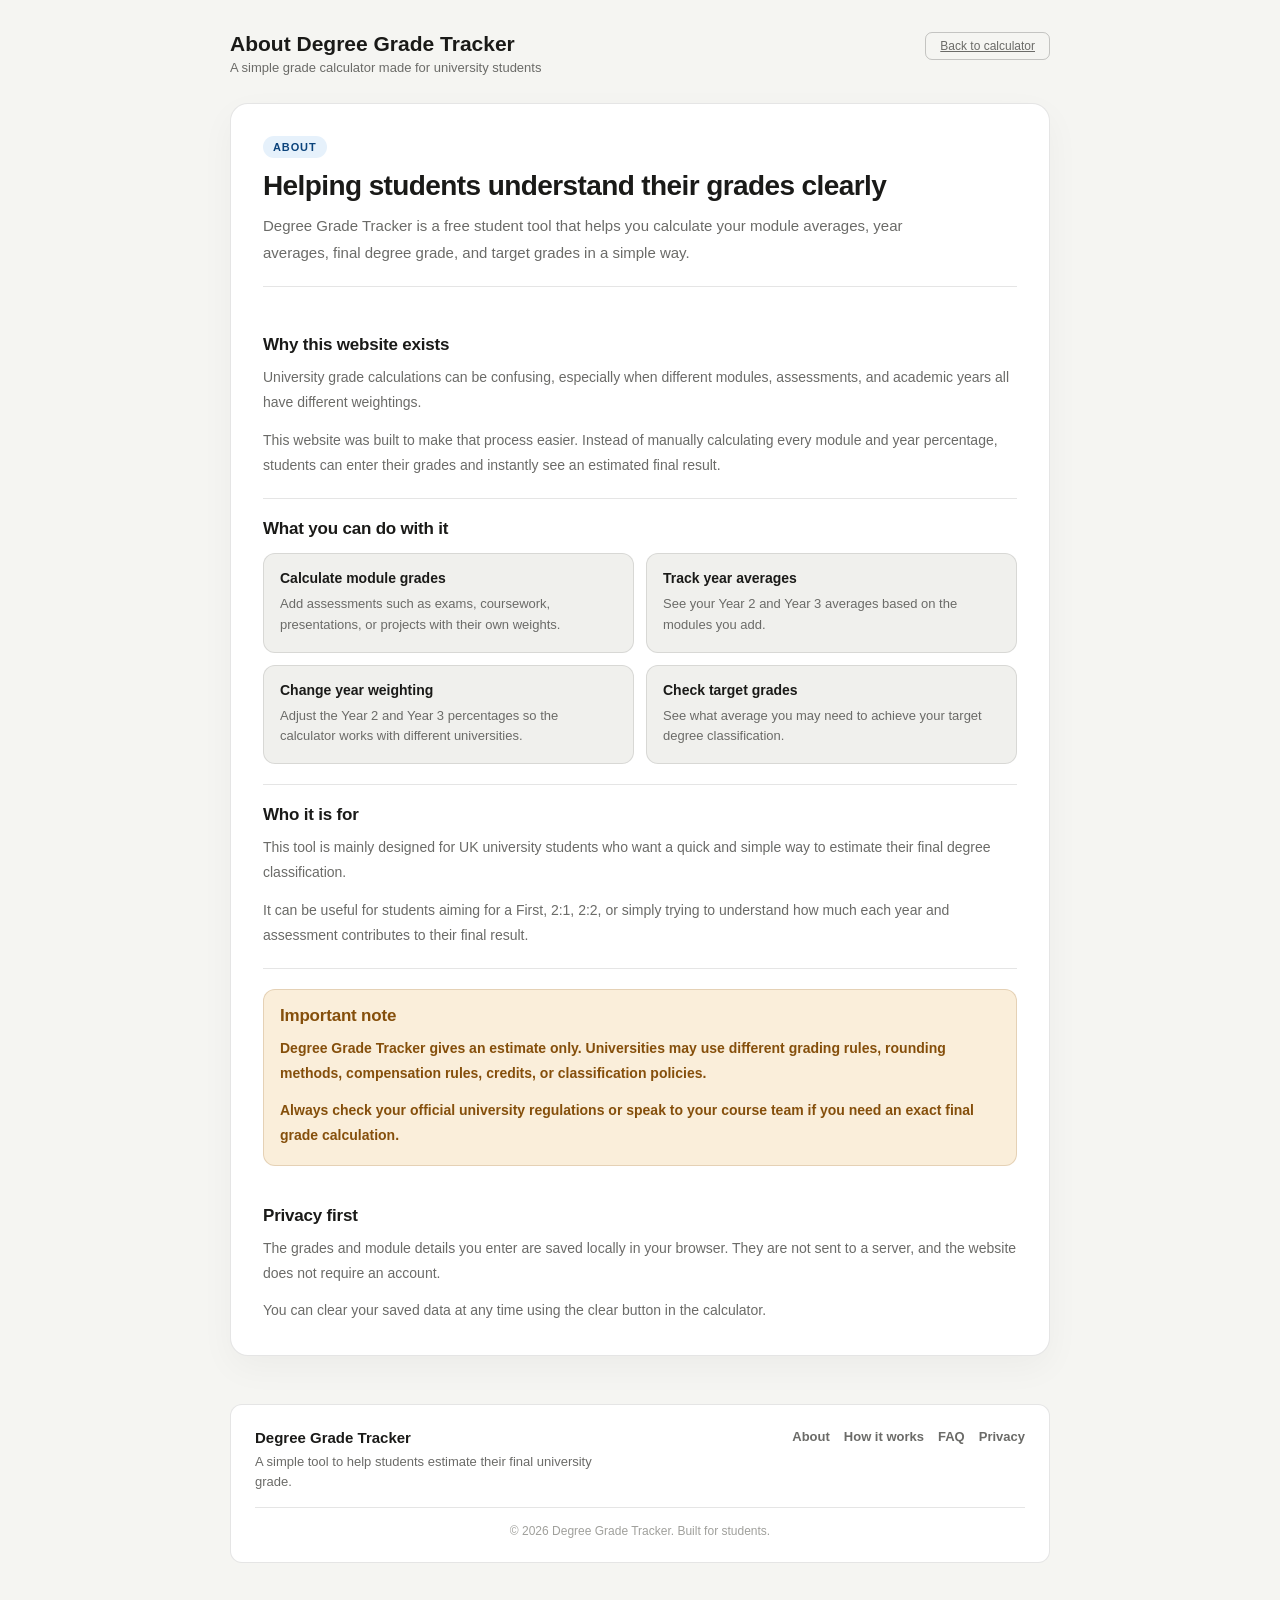
==== commit 7899a3fd: "Add university grade calculation guide" ====
--- a/pages/about.html
+++ b/pages/about.html
@@ -4,7 +4,8 @@
   <meta charset="UTF-8" />
   <meta name="viewport" content="width=device-width, initial-scale=1.0" />
 
-  <title>About | Degree Grade Tracker</title>
+  <title>UK University Grade Calculator | Degree Grade Tracker</title>
+  <meta name="description" content="Free UK university grade calculator for students. Calculate module grades, credit-weighted year averages, final degree results, and target grades.">
 
   <link rel="icon" type="image/png" sizes="1000x1000" href="../logo.png">
   <link rel="apple-touch-icon" sizes="180x180" href="../logo.png">
@@ -123,7 +124,6 @@
     <nav class="footer-links" aria-label="Footer navigation">
       <a href="about.html">About</a>
       <a href="how-it-works.html">How it works</a>
-      <a href="donation.html">Donation</a>
       <a href="faq.html">FAQ</a>
       <a href="privacy.html">Privacy</a>
     </nav>
--- a/style.css
+++ b/style.css
@@ -1800,4 +1800,269 @@
   .how-formula {
     font-size: 13px;
   }
+}
+
+/* =========================
+   Information Centre Page
+========================= */
+
+.info-page .container {
+  max-width: 900px;
+}
+
+.info-card {
+  background: var(--surface);
+  border: 1px solid var(--border);
+  border-radius: 18px;
+  padding: 2rem;
+  box-shadow: 0 12px 35px rgba(0, 0, 0, 0.04);
+}
+
+.info-hero {
+  margin-bottom: 1.75rem;
+  padding-bottom: 1.25rem;
+  border-bottom: 1px solid var(--border);
+}
+
+.info-label {
+  display: inline-block;
+  font-size: 11px;
+  font-weight: 700;
+  letter-spacing: 0.08em;
+  text-transform: uppercase;
+  color: var(--blue);
+  background: var(--blue-bg);
+  padding: 5px 10px;
+  border-radius: 999px;
+  margin-bottom: 12px;
+}
+
+.info-hero h2 {
+  font-size: 30px;
+  line-height: 1.15;
+  letter-spacing: -0.7px;
+  margin-bottom: 12px;
+}
+
+.info-hero p {
+  font-size: 15px;
+  line-height: 1.8;
+  color: var(--text2);
+  max-width: 740px;
+}
+
+.info-warning-text {
+  margin-top: 12px;
+  font-weight: 700;
+  color: var(--amber) !important;
+}
+
+.info-section {
+  padding: 1.35rem 0;
+  border-bottom: 1px solid var(--border);
+}
+
+.info-section:last-child {
+  border-bottom: none;
+  padding-bottom: 0;
+}
+
+.info-section h3 {
+  font-size: 18px;
+  margin-bottom: 10px;
+  letter-spacing: -0.2px;
+}
+
+.info-section p {
+  font-size: 14px;
+  line-height: 1.8;
+  color: var(--text2);
+  margin-bottom: 10px;
+}
+
+.info-section p:last-child {
+  margin-bottom: 0;
+}
+
+.info-example,
+.info-warning-box {
+  background: var(--surface2);
+  border: 1px solid var(--border);
+  border-radius: var(--radius);
+  padding: 1rem;
+  margin: 12px 0;
+}
+
+.info-example p,
+.info-warning-box p {
+  margin-bottom: 5px;
+}
+
+.info-warning-box {
+  background: var(--amber-bg);
+  border-color: rgba(133, 79, 11, 0.18);
+}
+
+.info-warning-box p {
+  color: var(--amber);
+  font-weight: 700;
+}
+
+.info-formula {
+  background: var(--blue-bg);
+  color: var(--blue);
+  border: 1px solid rgba(12, 68, 124, 0.18);
+  border-radius: var(--radius);
+  padding: 0.95rem 1rem;
+  margin: 12px 0;
+  font-size: 14px;
+  font-weight: 800;
+  line-height: 1.6;
+}
+
+.info-table-wrap {
+  overflow-x: auto;
+  margin: 14px 0;
+  border-radius: var(--radius);
+  border: 1px solid var(--border);
+}
+
+.info-table {
+  width: 100%;
+  border-collapse: collapse;
+  min-width: 520px;
+  background: var(--surface);
+}
+
+.info-table th,
+.info-table td {
+  padding: 10px 12px;
+  border-bottom: 1px solid var(--border);
+  text-align: left;
+  font-size: 13px;
+}
+
+.info-table th {
+  background: var(--surface2);
+  color: var(--text);
+  font-weight: 800;
+}
+
+.info-table td {
+  color: var(--text2);
+}
+
+.info-table tr:last-child td {
+  border-bottom: none;
+}
+
+.uni-rules-grid {
+  display: grid;
+  grid-template-columns: repeat(3, 1fr);
+  gap: 12px;
+  margin-top: 14px;
+}
+
+.uni-rule-card {
+  background: var(--surface2);
+  border: 1px solid var(--border);
+  border-radius: var(--radius);
+  padding: 1rem;
+}
+
+.uni-rule-card h4 {
+  font-size: 15px;
+  margin-bottom: 8px;
+}
+
+.uni-rule-card p {
+  font-size: 13px;
+  line-height: 1.7;
+  color: var(--text2);
+  margin-bottom: 10px;
+}
+
+.uni-rule-card a {
+  font-size: 13px;
+  font-weight: 800;
+  color: var(--blue);
+  text-decoration: none;
+}
+
+.uni-rule-card a:hover {
+  text-decoration: underline;
+}
+
+.info-list {
+  padding-left: 1.2rem;
+  margin-top: 8px;
+}
+
+.info-list li {
+  font-size: 14px;
+  line-height: 1.8;
+  color: var(--text2);
+  margin-bottom: 4px;
+}
+
+.info-cta {
+  background: var(--green-bg);
+  border: 1px solid rgba(39, 80, 10, 0.18);
+  border-radius: var(--radius);
+  padding: 1rem;
+  margin-top: 1.25rem;
+}
+
+.info-cta h3 {
+  color: var(--green);
+}
+
+.info-cta p {
+  color: var(--green);
+  font-weight: 600;
+}
+
+.info-cta-btn {
+  display: inline-block;
+  margin-top: 12px;
+  background: var(--surface);
+  color: var(--green);
+  border-color: rgba(39, 80, 10, 0.25);
+  text-decoration: none;
+  font-weight: 800;
+}
+
+@media (max-width: 800px) {
+  .uni-rules-grid {
+    grid-template-columns: 1fr;
+  }
+}
+
+@media (max-width: 600px) {
+  .info-card {
+    padding: 1.25rem;
+    border-radius: 14px;
+  }
+
+  .info-hero h2 {
+    font-size: 24px;
+  }
+
+  .info-hero p,
+  .info-section p,
+  .info-list li {
+    font-size: 13.5px;
+  }
+
+  .info-section {
+    padding: 1rem 0;
+  }
+
+  .info-formula {
+    font-size: 13px;
+  }
+
+  .info-table {
+    min-width: 480px;
+  }
 }
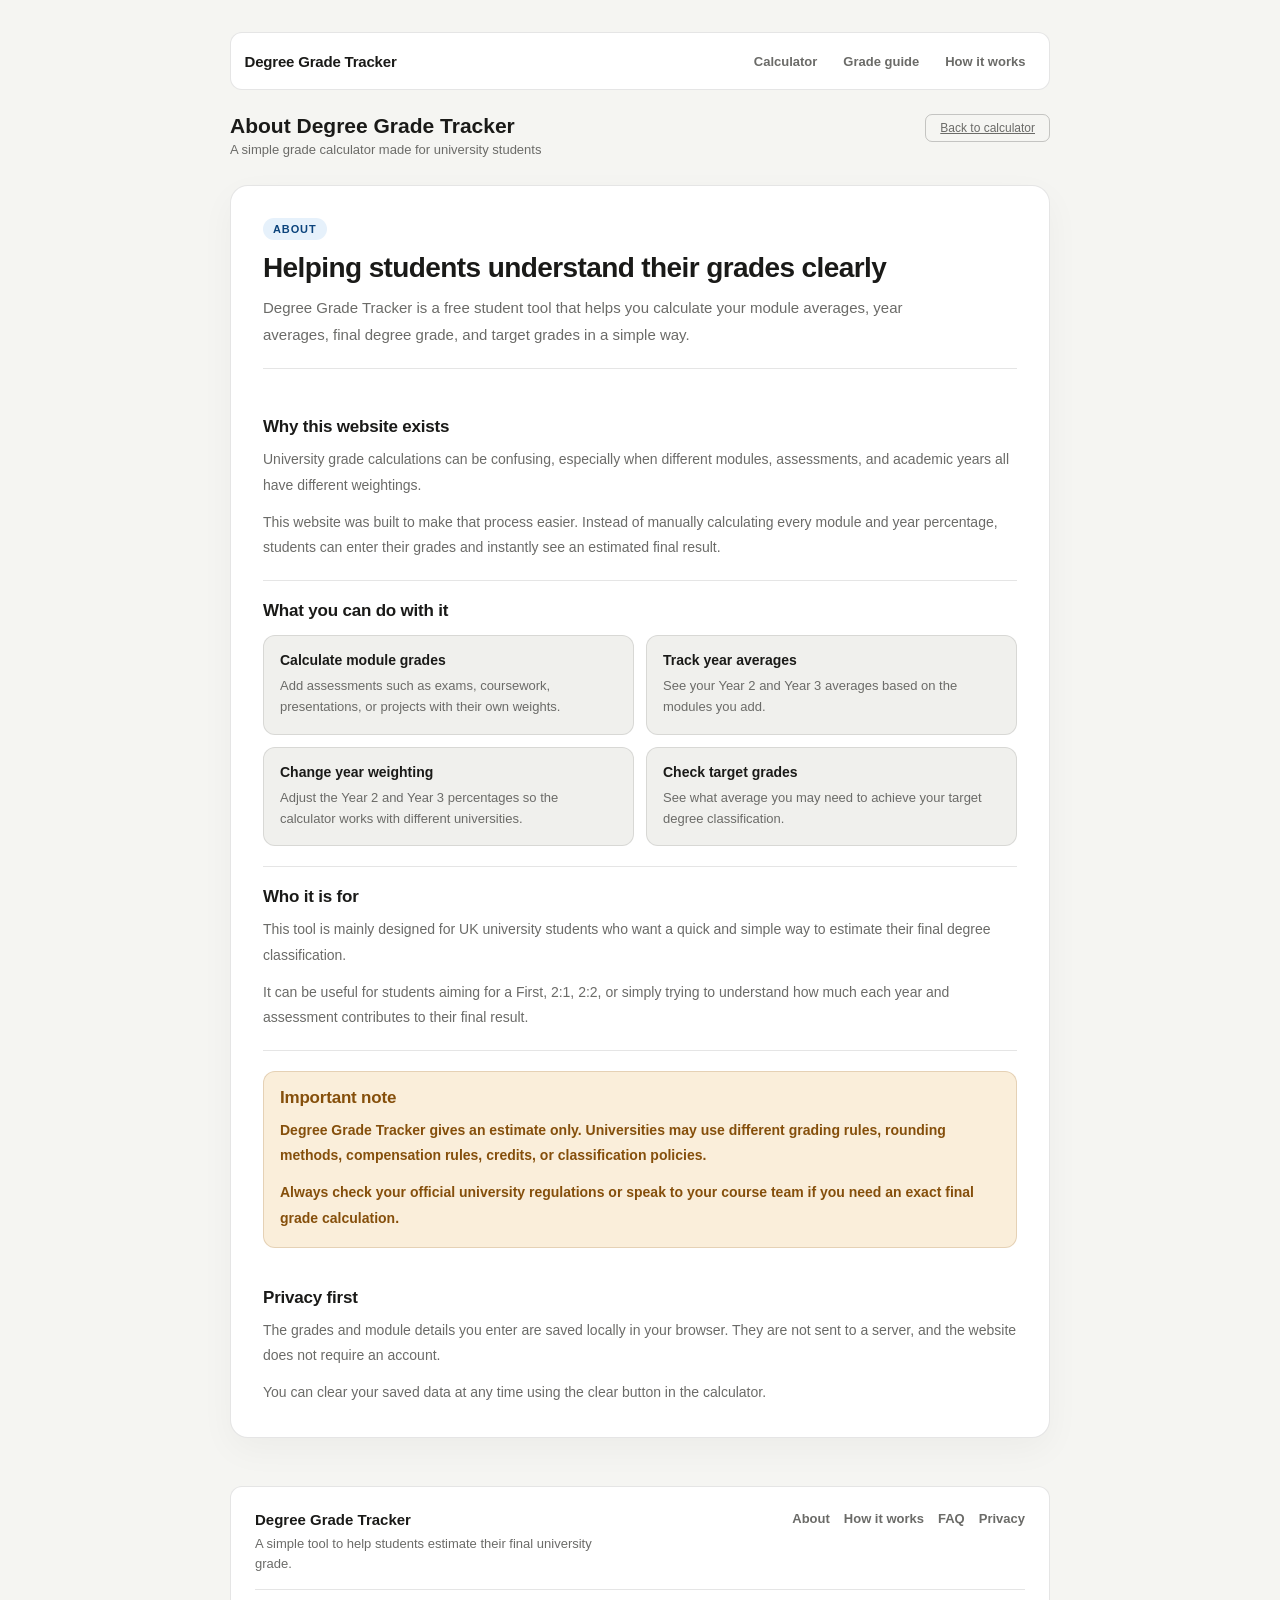
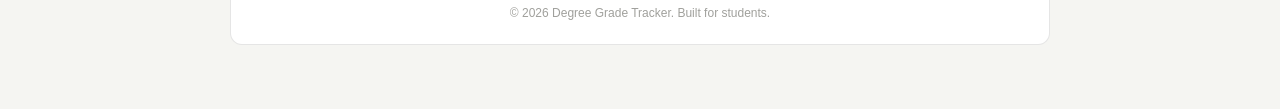
==== commit fb12cb9c: "Add mobile-first navigation" ====
--- a/pages/about.html
+++ b/pages/about.html
@@ -14,6 +14,17 @@
 
 <body class="about-page">
   <div class="container">
+    <header class="site-header">
+  <a class="site-logo" href="../index.html">
+    Degree Grade Tracker
+  </a>
+
+  <nav class="site-nav" aria-label="Main navigation">
+    <a href="../index.html">Calculator</a>
+    <a href="how-universities-calculate-grades.html">Grade guide</a>
+    <a href="how-it-works.html">How it works</a>
+  </nav>
+</header>
     <div class="top-bar">
       <div class="top-bar-left">
         <h1>About Degree Grade Tracker</h1>
--- a/style.css
+++ b/style.css
@@ -2065,4 +2065,79 @@
   .info-table {
     min-width: 480px;
   }
+}
+/* =========================
+   Main Navigation
+========================= */
+
+.site-header {
+  display: grid;
+  gap: 12px;
+  margin-bottom: 1.5rem;
+  padding: 0.85rem;
+  background: var(--surface);
+  border: 1px solid var(--border);
+  border-radius: var(--radius);
+}
+
+.site-logo {
+  color: var(--text);
+  text-decoration: none;
+  font-size: 15px;
+  font-weight: 800;
+  letter-spacing: -0.2px;
+}
+
+.site-nav {
+  display: grid;
+  grid-template-columns: 1fr;
+  gap: 6px;
+}
+
+.site-nav a {
+  color: var(--text2);
+  text-decoration: none;
+  font-size: 13px;
+  font-weight: 700;
+  padding: 10px 12px;
+  border-radius: var(--radius-sm);
+  background: var(--surface2);
+  text-align: center;
+}
+
+.site-nav a:hover {
+  color: var(--text);
+}
+
+.site-nav .nav-active {
+  background: var(--blue-bg);
+  color: var(--blue);
+}
+
+/* Tablet and desktop */
+@media (min-width: 600px) {
+  .site-header {
+    display: flex;
+    justify-content: space-between;
+    align-items: center;
+  }
+
+  .site-nav {
+    display: flex;
+    align-items: center;
+    gap: 6px;
+  }
+
+  .site-nav a {
+    background: transparent;
+    padding: 7px 10px;
+  }
+
+  .site-nav a:hover {
+    background: var(--surface2);
+  }
+
+  .site-nav .nav-active {
+    background: var(--blue-bg);
+  }
 }
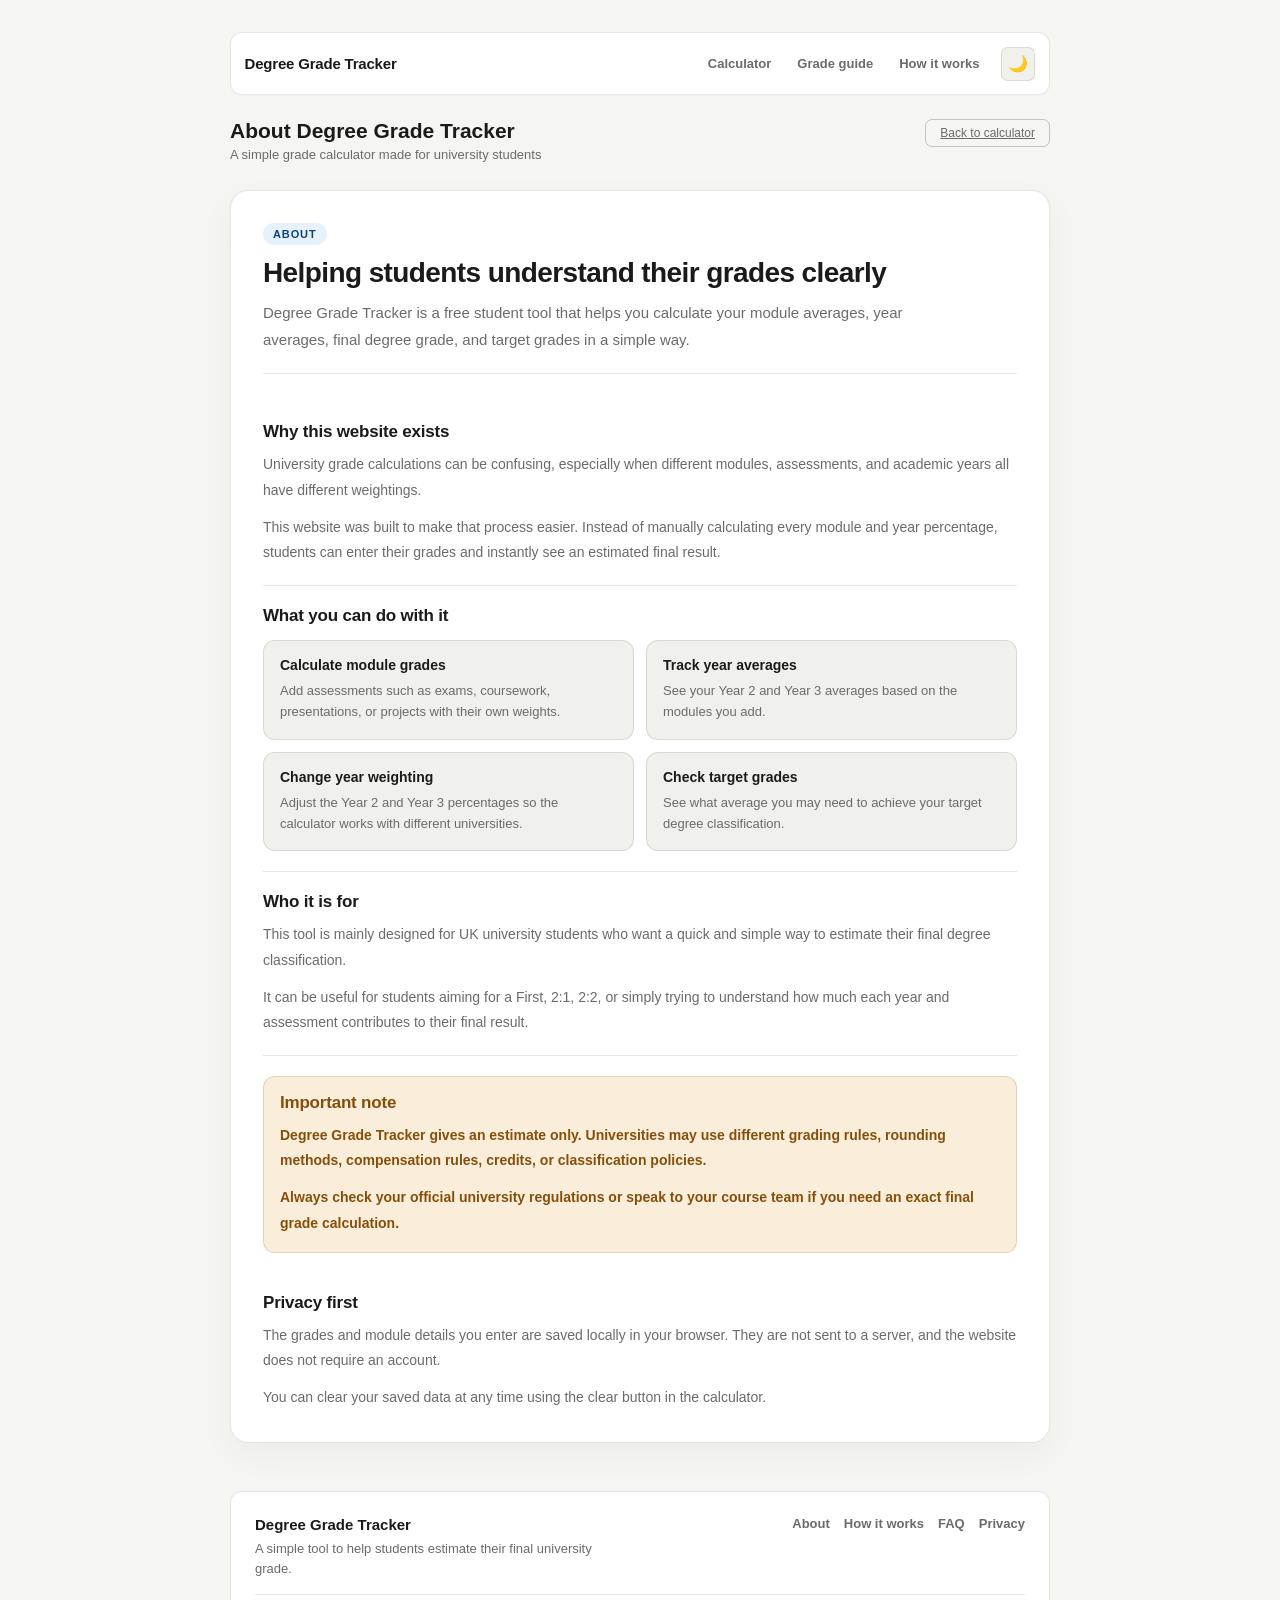
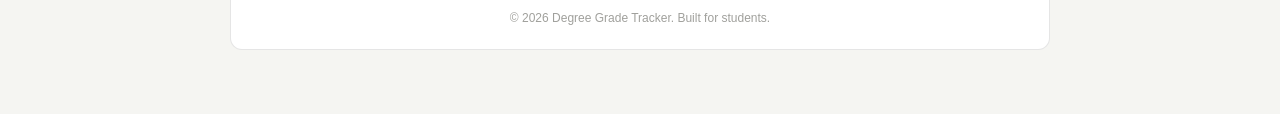
==== commit 4463a470: "Add mobile burger navigation and theme toggle" ====
--- a/pages/about.html
+++ b/pages/about.html
@@ -14,12 +14,24 @@
 
 <body class="about-page">
   <div class="container">
-    <header class="site-header">
+<header class="site-header">
   <a class="site-logo" href="../index.html">
     Degree Grade Tracker
   </a>
 
-  <nav class="site-nav" aria-label="Main navigation">
+  <div class="site-header-actions">
+    <button class="theme-toggle" id="theme-toggle" type="button" aria-label="Toggle dark mode">
+      <span id="theme-icon">🌙</span>
+    </button>
+
+    <button class="nav-toggle" id="nav-toggle" type="button" aria-label="Open menu" aria-expanded="false">
+      <span></span>
+      <span></span>
+      <span></span>
+    </button>
+  </div>
+
+  <nav class="site-nav" id="site-nav" aria-label="Main navigation">
     <a href="../index.html">Calculator</a>
     <a href="how-universities-calculate-grades.html">Grade guide</a>
     <a href="how-it-works.html">How it works</a>
--- a/style.css
+++ b/style.css
@@ -2067,11 +2067,56 @@
   }
 }
 /* =========================
+   Theme Overrides
+========================= */
+
+html[data-theme="light"] {
+  --bg: #f5f5f2;
+  --surface: #ffffff;
+  --surface2: #f0f0ed;
+  --border: rgba(0,0,0,0.1);
+  --border2: rgba(0,0,0,0.2);
+  --text: #1a1a18;
+  --text2: #6b6b68;
+  --text3: #a0a09c;
+  --green: #27500a;
+  --green-bg: #eaf3de;
+  --blue: #0c447c;
+  --blue-bg: #e6f1fb;
+  --amber: #854f0b;
+  --amber-bg: #faeeda;
+  --red: #a32d2d;
+  --red-bg: #fcebeb;
+}
+
+html[data-theme="dark"] {
+  --bg: #161614;
+  --surface: #222220;
+  --surface2: #2a2a27;
+  --border: rgba(255,255,255,0.09);
+  --border2: rgba(255,255,255,0.18);
+  --text: #f0f0ec;
+  --text2: #9a9a96;
+  --text3: #606060;
+  --green: #c0dd97;
+  --green-bg: #1a3408;
+  --blue: #b5d4f4;
+  --blue-bg: #062240;
+  --amber: #fac775;
+  --amber-bg: #3a2005;
+  --red: #f7c1c1;
+  --red-bg: #3d1212;
+}
+
+/* =========================
    Main Navigation
 ========================= */
 
 .site-header {
+  position: relative;
   display: grid;
+  grid-template-columns: 1fr auto;
+  align-items: center;
   gap: 12px;
   margin-bottom: 1.5rem;
   padding: 0.85rem;
@@ -2088,10 +2133,70 @@
   letter-spacing: -0.2px;
 }
 
+.site-header-actions {
+  display: flex;
+  align-items: center;
+  gap: 8px;
+}
+
+.theme-toggle,
+.nav-toggle {
+  width: 38px;
+  height: 38px;
+  border: 1px solid var(--border);
+  border-radius: var(--radius-sm);
+  background: var(--surface2);
+  color: var(--text);
+  cursor: pointer;
+  display: grid;
+  place-items: center;
+}
+
+.theme-toggle:hover,
+.nav-toggle:hover {
+  border-color: var(--border2);
+}
+
+.theme-toggle span {
+  font-size: 16px;
+  line-height: 1;
+}
+
+.nav-toggle {
+  gap: 4px;
+}
+
+.nav-toggle span {
+  display: block;
+  width: 18px;
+  height: 2px;
+  background: var(--text);
+  border-radius: 999px;
+  transition: transform 0.2s, opacity 0.2s;
+}
+
+.nav-toggle.active span:nth-child(1) {
+  transform: translateY(6px) rotate(45deg);
+}
+
+.nav-toggle.active span:nth-child(2) {
+  opacity: 0;
+}
+
+.nav-toggle.active span:nth-child(3) {
+  transform: translateY(-6px) rotate(-45deg);
+}
+
 .site-nav {
+  grid-column: 1 / -1;
+  display: none;
+  gap: 6px;
+  padding-top: 8px;
+  border-top: 1px solid var(--border);
+}
+
+.site-nav.show {
   display: grid;
-  grid-template-columns: 1fr;
-  gap: 6px;
 }
 
 .site-nav a {
@@ -2114,18 +2219,36 @@
   color: var(--blue);
 }
 
-/* Tablet and desktop */
-@media (min-width: 600px) {
+/* Desktop nav */
+@media (min-width: 700px) {
   .site-header {
     display: flex;
     justify-content: space-between;
     align-items: center;
   }
 
+  .site-header-actions {
+    order: 3;
+  }
+
+  .theme-toggle {
+    width: 34px;
+    height: 34px;
+  }
+
+  .nav-toggle {
+    display: none;
+  }
+
   .site-nav {
+    order: 2;
     display: flex;
     align-items: center;
+    justify-content: flex-end;
     gap: 6px;
+    padding-top: 0;
+    border-top: none;
+    margin-left: auto;
   }
 
   .site-nav a {
